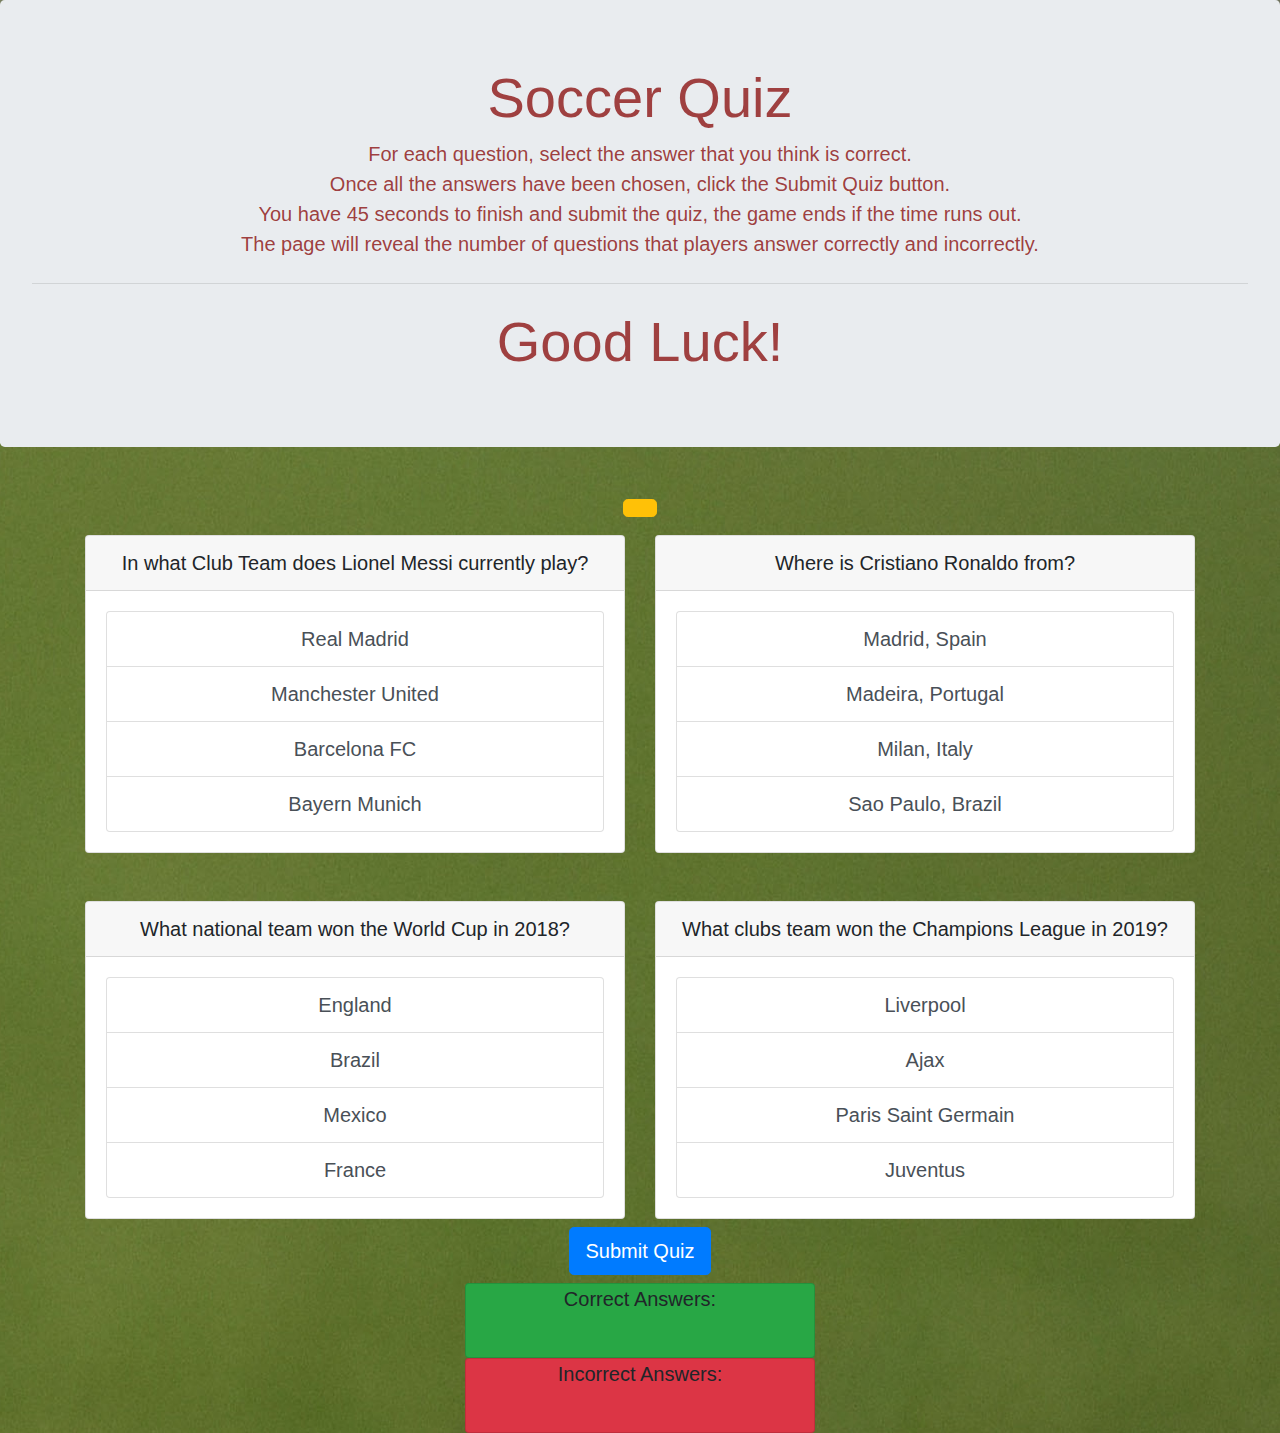
==== index.html @ 32954f42 "working logic to submit correct and incorrect answers, udating the scores accordingly" ====
<!DOCTYPE html>
<html lang="en">

<head>
    <meta charset="UTF-8">
    <meta name="viewport" content="width=device-width, initial-scale=1.0">
    <meta http-equiv="X-UA-Compatible" content="ie=edge">
    <title>Trivia Game</title>

</head>
<div class="jumbotron">
    <h1 class="display-4 text-center">Soccer Quiz</h1>
    <ul class="instructions col-sm-12">
        <li> For each question, select the answer that you think is correct. </li>
        <li>Once all the answers have been chosen, click the
            Submit Quiz button. </li>
        <li> You have 45 seconds to finish and submit the quiz, the game ends if the time runs out.</li>
        <li> The page will reveal the number of questions that players answer
            correctly and incorrectly.</li>
    </ul>
    <hr class="my-4">
    <h1 class="display-4 text-center">Good Luck!</h1>
</div>

<body>

    <!-- //display the countdown clock -->

    <div class="container">
        <div class="row">
            <div class="col-sm-12 text-center py-2">
                <div class="text-center py-2">
                    <!-- <div id="show-number"> -->

                    <a class="btn text-center btn-warning btn-lg show-number" href="#" role="button"></a>
                    <!-- </div> -->
                </div>
            </div>
        </div>
    </div>

    <!-- display cards conytaining the questions and the answers 
They will include a header for the question and a body for the answer
The correct answer will have a differnt name than the incorrect one.
We van use those names to target and display the results -->

    <div class="container">
        <div class="row">
            <div class="col-md-6 col-sm-12 col-12">
                <div class="card">
                    <div class="card-header">
                        In what Club Team does Lionel Messi currently play?
                    </div>
                    <div class="card-body">
                        <div class="list-group" id="list-tab" role="tablist">
                            <a class="list-group-item list-group-item-action wrong1" id="list-wrong1-list"
                                data-toggle="list" href="#list-wrong1" role="tab" aria-controls="wrong1">Real Madrid</a>
                            <a class="list-group-item list-group-item-action wrong1" id="list-wrong1-list"
                                data-toggle="list" href="#list-wrong1" role="tab" aria-controls="wrong1">Manchester
                                United</a>
                            <a class="list-group-item list-group-item-action correct1" id="list-correct1-list"
                                data-toggle="list" href="#list-correct1" role="tab" aria-controls="correct1">Barcelona
                                FC</a>
                            <a class="list-group-item list-group-item-action wrong1" id="list-wrong1-list"
                                data-toggle="list" href="#list-wrong1" role="tab" aria-controls="wrong1">Bayern
                                Munich</a>
                        </div>
                    </div>
                </div>
            </div>
            <div class="col-md-6 col-sm-12 col-12">
                <div class="card">
                    <div class="card-header">
                        Where is Cristiano Ronaldo from?
                    </div>
                    <div class="card-body">
                        <div class="list-group" id="list-tab" role="tablist">
                            <a class="list-group-item list-group-item-action wrong2" id="list-wrong2-list"
                                data-toggle="list" href="#list-wrong2" role="tab" aria-controls="wrong2">Madrid,
                                Spain</a>
                            <a class="list-group-item list-group-item-action correct2" id="list-correct2-list"
                                data-toggle="list" href="#list-correct2" role="tab" aria-controls="correct2">Madeira,
                                Portugal</a>
                            <a class="list-group-item list-group-item-action wrong2" id="list-wrong2-list"
                                data-toggle="list" href="#list-wrong2" role="tab" aria-controls="wrong2">Milan,
                                Italy</a>
                            <a class="list-group-item list-group-item-action wrong2" id="list-wrong2-list"
                                data-toggle="list" href="#list-wrong2" role="tab" aria-controls="wrong2">Sao Paulo,
                                Brazil</a>
                        </div>
                    </div>
                </div>
            </div>
        </div>
        <div class="row mt-5">
            <div class="col-md-6 col-sm-12 col-12">
                <div class="card">
                    <div class="card-header">
                        What national team won the World Cup in 2018?
                    </div>
                    <div class="card-body">
                        <div class="list-group" id="list-tab" role="tablist">
                            <a class="list-group-item list-group-item-action wrong3" id="list-wrong3-list"
                                data-toggle="list" href="#list-wrong3" role="tab" aria-controls="wrong3">England</a>
                            <a class="list-group-item list-group-item-action wrong3" id="list-wrong3-list"
                                data-toggle="list" href="#list-wrong3" role="tab" aria-controls="wrong3">Brazil</a>
                            <a class="list-group-item list-group-item-action wrong3" id="list-wrong3-list"
                                data-toggle="list" href="#list-wrong3" role="tab" aria-controls="wrong3">Mexico</a>
                            <a class="list-group-item list-group-item-action correct3" id="list-correct3-list"
                                data-toggle="list" href="#list-correct3" role="tab" aria-controls="correct3">France</a>
                        </div>
                    </div>
                </div>
            </div>
            <div class="col-md-6 col-sm-12 col-12">
                <div class="card">
                    <div class="card-header">
                        What clubs team won the Champions League in 2019?
                    </div>
                    <div class="card-body">
                        <div class="list-group" id="list-tab" role="tablist">
                            <a class="list-group-item list-group-item-action correct4" id="list-correct4-list"
                                data-toggle="list" href="#list-correct4" role="tab"
                                aria-controls="correct4">Liverpool</a>
                            <a class="list-group-item list-group-item-action wrong4" id="list-wrong4-list"
                                data-toggle="list" href="#list-wrong4" role="tab" aria-controls="wrong4">Ajax</a>
                            <a class="list-group-item list-group-item-action wrong4" id="list-wrong4-list"
                                data-toggle="list" href="#list-wrong4" role="tab" aria-controls="wrong4">Paris Saint
                                Germain</a>
                            <a class="list-group-item list-group-item-action wrong4" id="list-wrong4-list"
                                data-toggle="list" href="#list-wrong4" role="tab" aria-controls="wrong4">Juventus</a>
                        </div>
                    </div>
                </div>
            </div>
        </div>
    </div>

    <div class="container">
        <div class="row">
            <div class="col-sm-12 ">
                <div class="text-center py-2">
                    <button type="submit" class="btn btn-primary btn-lg submit" role="button" aria-pressed="true">Submit
                        Quiz</button>
                </div>
            </div>
        </div>
    </div>

    <div class="container">
        <div class="row justify-content-md-center">
            <div class="col-md-4 col-sm-12 col-12">
                <div class="card bg-success correct" style="height: 75px"> Correct Answers:<span id="correctAns"></span>
                </div>
                <div class="card bg-danger incorrect" style="height: 75px"> Incorrect Answers:<span
                        id="incorrectAns"></span>
                </div>
            </div>

        </div>
    </div>
    </div>

    <!-- Added link to the jQuery Library -->
    <script src="https://code.jquery.com/jquery-3.4.1.min.js"
        integrity="sha256-CSXorXvZcTkaix6Yvo6HppcZGetbYMGWSFlBw8HfCJo=" crossorigin="anonymous"></script>
    <!-- Added a link to our external stylesheet-->
    <link rel="stylesheet" href="./assets/css/style.css">
    <!-- Added a link to Bootstrap-->
    <link rel="stylesheet" href="https://maxcdn.bootstrapcdn.com/bootstrap/4.0.0/css/bootstrap.min.css">
    <script src="https://cdnjs.cloudflare.com/ajax/libs/popper.js/1.14.7/umd/popper.min.js"
        integrity="sha384-UO2eT0CpHqdSJQ6hJty5KVphtPhzWj9WO1clHTMGa3JDZwrnQq4sF86dIHNDz0W1"
        crossorigin="anonymous"></script>
    <script src="https://stackpath.bootstrapcdn.com/bootstrap/4.3.1/js/bootstrap.min.js"
        integrity="sha384-JjSmVgyd0p3pXB1rRibZUAYoIIy6OrQ6VrjIEaFf/nJGzIxFDsf4x0xIM+B07jRM"
        crossorigin="anonymous"></script>
    <!-- Added a link to our external js-->
    <script src="./assets/javascript/apps.js"></script>
    <!-- Added some google fonts-->
    <link href="https://fonts.googleapis.com/css?family=Chilanka|Cute+Font|Inconsolata|Turret+Road|Ubuntu&display=swap"
        rel="stylesheet">


</body>

</html>
---- assets/css/style.css ----
body{
    background: url('./images/bkg.jpg');
    background-repeat: no-repeat;
    background-attachment: scroll;  
    /* background-size: 160%; */
    background-position: right;
}

ul {
    list-style-type: none;
    margin: 0;
    padding: 0;
}

.jumbotron{
    color: rgba(156, 59, 59, 0.973);
    text-align: center;
    font-size: 20px;

}


.btn-three {
    color: rgba(95, 69, 121, 0.815)
}

.card-header, .card-body{
    text-align: center;
    font-size: 20px;

}

.correct, .incorrect{
    text-align: center;
    font-size: 20px;
}
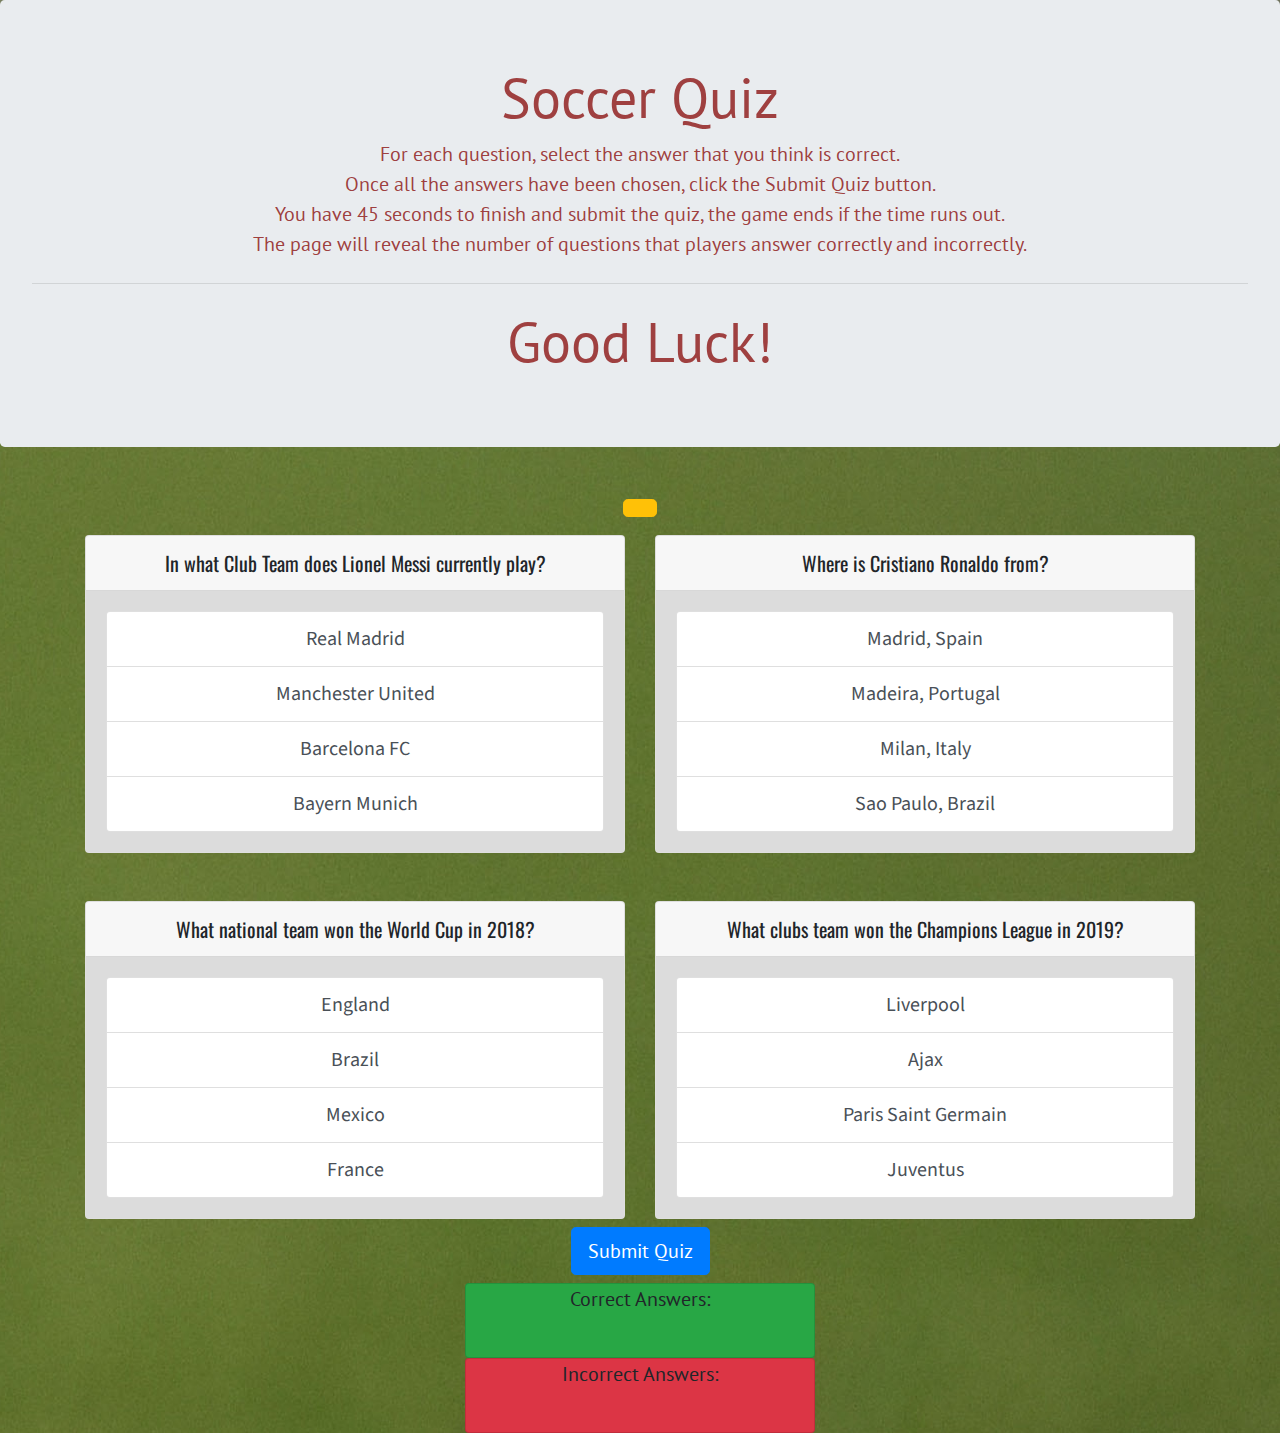
==== commit 311ea1e3: "adding css format changes" ====
--- a/index.html
+++ b/index.html
@@ -177,7 +177,8 @@
     <!-- Added a link to our external js-->
     <script src="./assets/javascript/apps.js"></script>
     <!-- Added some google fonts-->
-    <link href="https://fonts.googleapis.com/css?family=Chilanka|Cute+Font|Inconsolata|Turret+Road|Ubuntu&display=swap"
+    <link
+        href="https://fonts.googleapis.com/css?family=Chilanka|Cute+Font|Inconsolata|Oswald|PT+Sans|Source+Sans+Pro|Turret+Road&display=swap"
         rel="stylesheet">
 
 
--- a/assets/css/style.css
+++ b/assets/css/style.css
@@ -2,7 +2,6 @@
     background: url('./images/bkg.jpg');
     background-repeat: no-repeat;
     background-attachment: scroll;  
-    /* background-size: 160%; */
     background-position: right;
 }
 
@@ -16,21 +15,28 @@
     color: rgba(156, 59, 59, 0.973);
     text-align: center;
     font-size: 20px;
-
-}
-
-
-.btn-three {
-    color: rgba(95, 69, 121, 0.815)
+    font-family: 'PT Sans', sans-serif;
 }
 
 .card-header, .card-body{
     text-align: center;
     font-size: 20px;
-
+    background-color:gainsboro;
 }
 
 .correct, .incorrect{
     text-align: center;
     font-size: 20px;
-}+}
+
+.card-header{
+    font-family: 'Oswald', sans-serif;
+}
+
+.card-body{
+    font-family: 'Source Sans Pro', sans-serif;
+}
+
+.show-number, .submit , .correct, .incorrect{
+    font-family: 'PT Sans', sans-serif;
+}
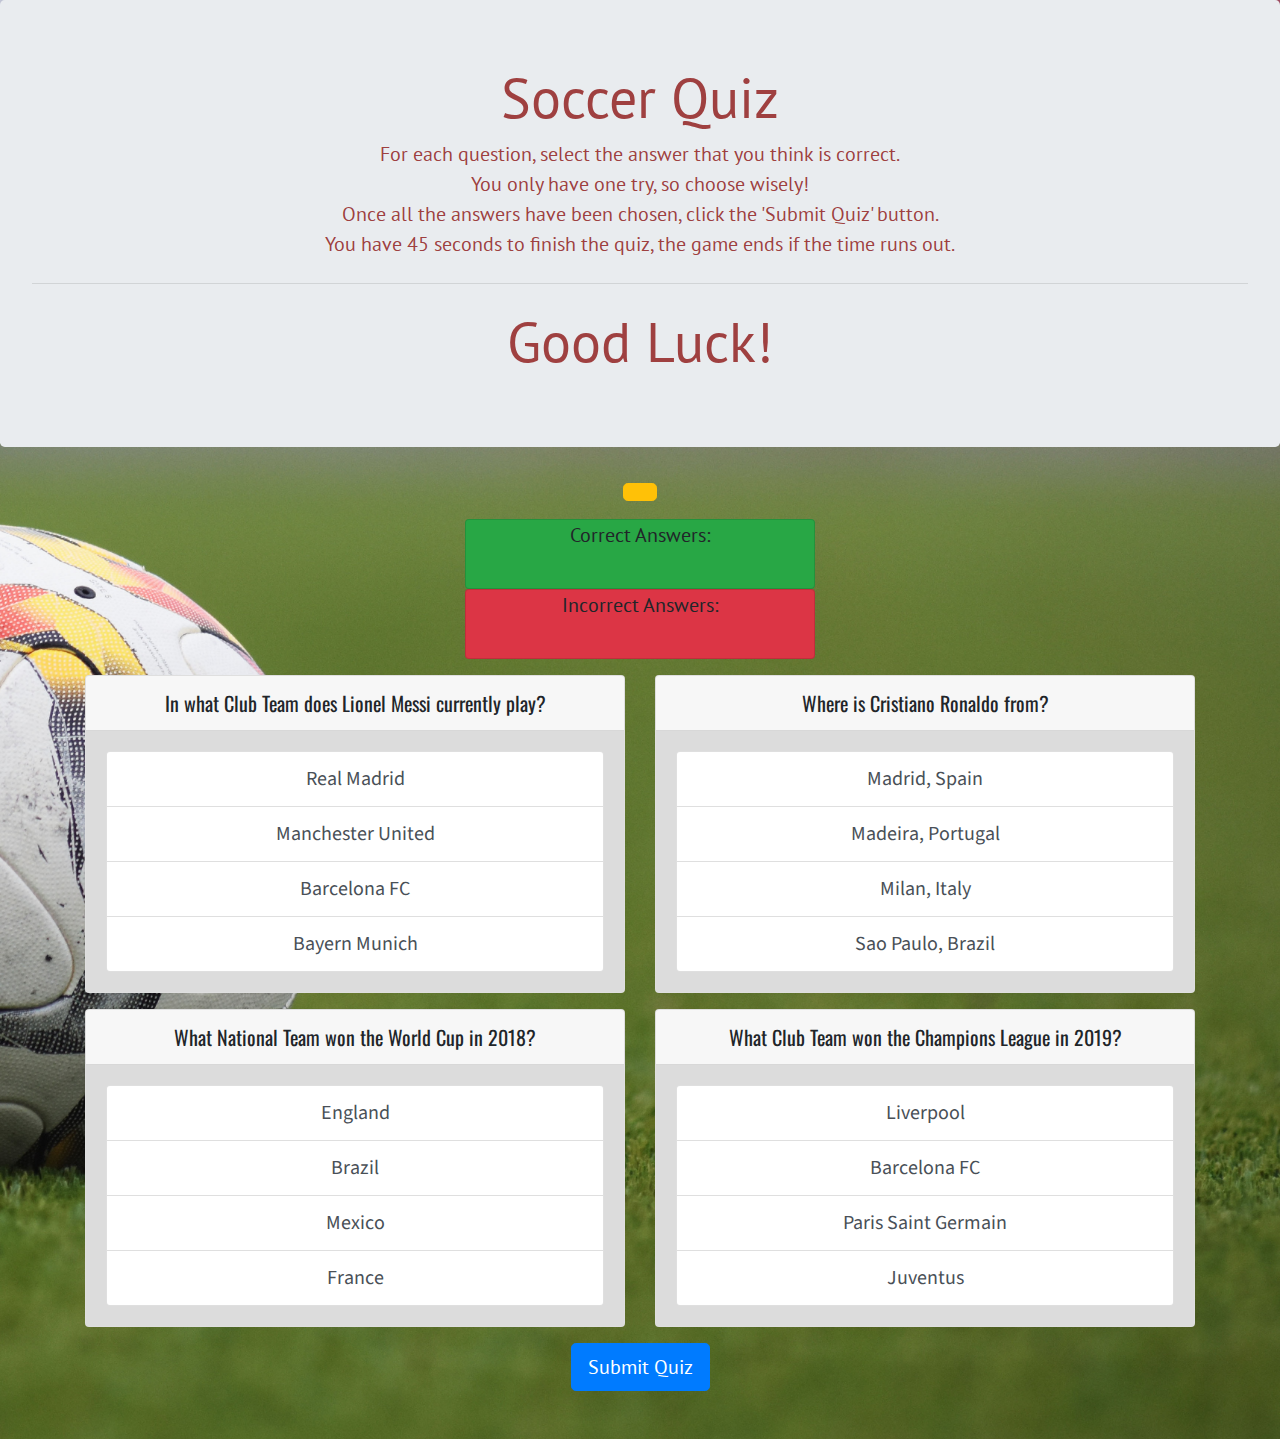
==== commit 8c5e7cca: "minor layout changes" ====
--- a/index.html
+++ b/index.html
@@ -11,12 +11,11 @@
 <div class="jumbotron">
     <h1 class="display-4 text-center">Soccer Quiz</h1>
     <ul class="instructions col-sm-12">
-        <li> For each question, select the answer that you think is correct. </li>
+        <li>For each question, select the answer that you think is correct. </li>
+        <li>You only have one try, so choose wisely!</li>
         <li>Once all the answers have been chosen, click the
-            Submit Quiz button. </li>
-        <li> You have 45 seconds to finish and submit the quiz, the game ends if the time runs out.</li>
-        <li> The page will reveal the number of questions that players answer
-            correctly and incorrectly.</li>
+            'Submit Quiz' button. </li>
+        <li> You have 45 seconds to finish the quiz, the game ends if the time runs out.</li>
     </ul>
     <hr class="my-4">
     <h1 class="display-4 text-center">Good Luck!</h1>
@@ -27,16 +26,26 @@
     <!-- //display the countdown clock -->
 
     <div class="container">
-        <div class="row">
-            <div class="col-sm-12 text-center py-2">
-                <div class="text-center py-2">
-                    <!-- <div id="show-number"> -->
-
+        <div class="row mt-3">
+            <div class="col-sm-12 text-center">
+                <div class="text-center">
                     <a class="btn text-center btn-warning btn-lg show-number" href="#" role="button"></a>
-                    <!-- </div> -->
                 </div>
             </div>
         </div>
+    </div>
+    <div class="container">
+        <div class="row justify-content-md-center mt-3">
+            <div class="col-md-4 col-sm-12">
+                <div class="card bg-success correct" style="height: 70px"> Correct Answers:<span id="correctAns"></span>
+                </div>
+                <div class="card bg-danger incorrect" style="height: 70px"> Incorrect Answers:<span
+                        id="incorrectAns"></span>
+                </div>
+            </div>
+
+        </div>
+    </div>
     </div>
 
     <!-- display cards conytaining the questions and the answers 
@@ -47,7 +56,7 @@
     <div class="container">
         <div class="row">
             <div class="col-md-6 col-sm-12 col-12">
-                <div class="card">
+                <div class="card mt-3">
                     <div class="card-header">
                         In what Club Team does Lionel Messi currently play?
                     </div>
@@ -69,7 +78,7 @@
                 </div>
             </div>
             <div class="col-md-6 col-sm-12 col-12">
-                <div class="card">
+                <div class="card mt-3">
                     <div class="card-header">
                         Where is Cristiano Ronaldo from?
                     </div>
@@ -92,11 +101,11 @@
                 </div>
             </div>
         </div>
-        <div class="row mt-5">
+        <div class="row">
             <div class="col-md-6 col-sm-12 col-12">
-                <div class="card">
+                <div class="card mt-3">
                     <div class="card-header">
-                        What national team won the World Cup in 2018?
+                        What National Team won the World Cup in 2018?
                     </div>
                     <div class="card-body">
                         <div class="list-group" id="list-tab" role="tablist">
@@ -113,9 +122,9 @@
                 </div>
             </div>
             <div class="col-md-6 col-sm-12 col-12">
-                <div class="card">
+                <div class="card mt-3">
                     <div class="card-header">
-                        What clubs team won the Champions League in 2019?
+                        What Club Team won the Champions League in 2019?
                     </div>
                     <div class="card-body">
                         <div class="list-group" id="list-tab" role="tablist">
@@ -123,7 +132,8 @@
                                 data-toggle="list" href="#list-correct4" role="tab"
                                 aria-controls="correct4">Liverpool</a>
                             <a class="list-group-item list-group-item-action wrong4" id="list-wrong4-list"
-                                data-toggle="list" href="#list-wrong4" role="tab" aria-controls="wrong4">Ajax</a>
+                                data-toggle="list" href="#list-wrong4" role="tab" aria-controls="wrong4">Barcelona
+                                FC</a>
                             <a class="list-group-item list-group-item-action wrong4" id="list-wrong4-list"
                                 data-toggle="list" href="#list-wrong4" role="tab" aria-controls="wrong4">Paris Saint
                                 Germain</a>
@@ -137,9 +147,9 @@
     </div>
 
     <div class="container">
-        <div class="row">
+        <div class="row mt-3 mb-5">
             <div class="col-sm-12 ">
-                <div class="text-center py-2">
+                <div class="text-center">
                     <button type="submit" class="btn btn-primary btn-lg submit" role="button" aria-pressed="true">Submit
                         Quiz</button>
                 </div>
@@ -147,19 +157,6 @@
         </div>
     </div>
 
-    <div class="container">
-        <div class="row justify-content-md-center">
-            <div class="col-md-4 col-sm-12 col-12">
-                <div class="card bg-success correct" style="height: 75px"> Correct Answers:<span id="correctAns"></span>
-                </div>
-                <div class="card bg-danger incorrect" style="height: 75px"> Incorrect Answers:<span
-                        id="incorrectAns"></span>
-                </div>
-            </div>
-
-        </div>
-    </div>
-    </div>
 
     <!-- Added link to the jQuery Library -->
     <script src="https://code.jquery.com/jquery-3.4.1.min.js"
--- a/assets/css/style.css
+++ b/assets/css/style.css
@@ -3,6 +3,7 @@
     background-repeat: no-repeat;
     background-attachment: scroll;  
     background-position: right;
+    background-size: cover;
 }
 
 ul {
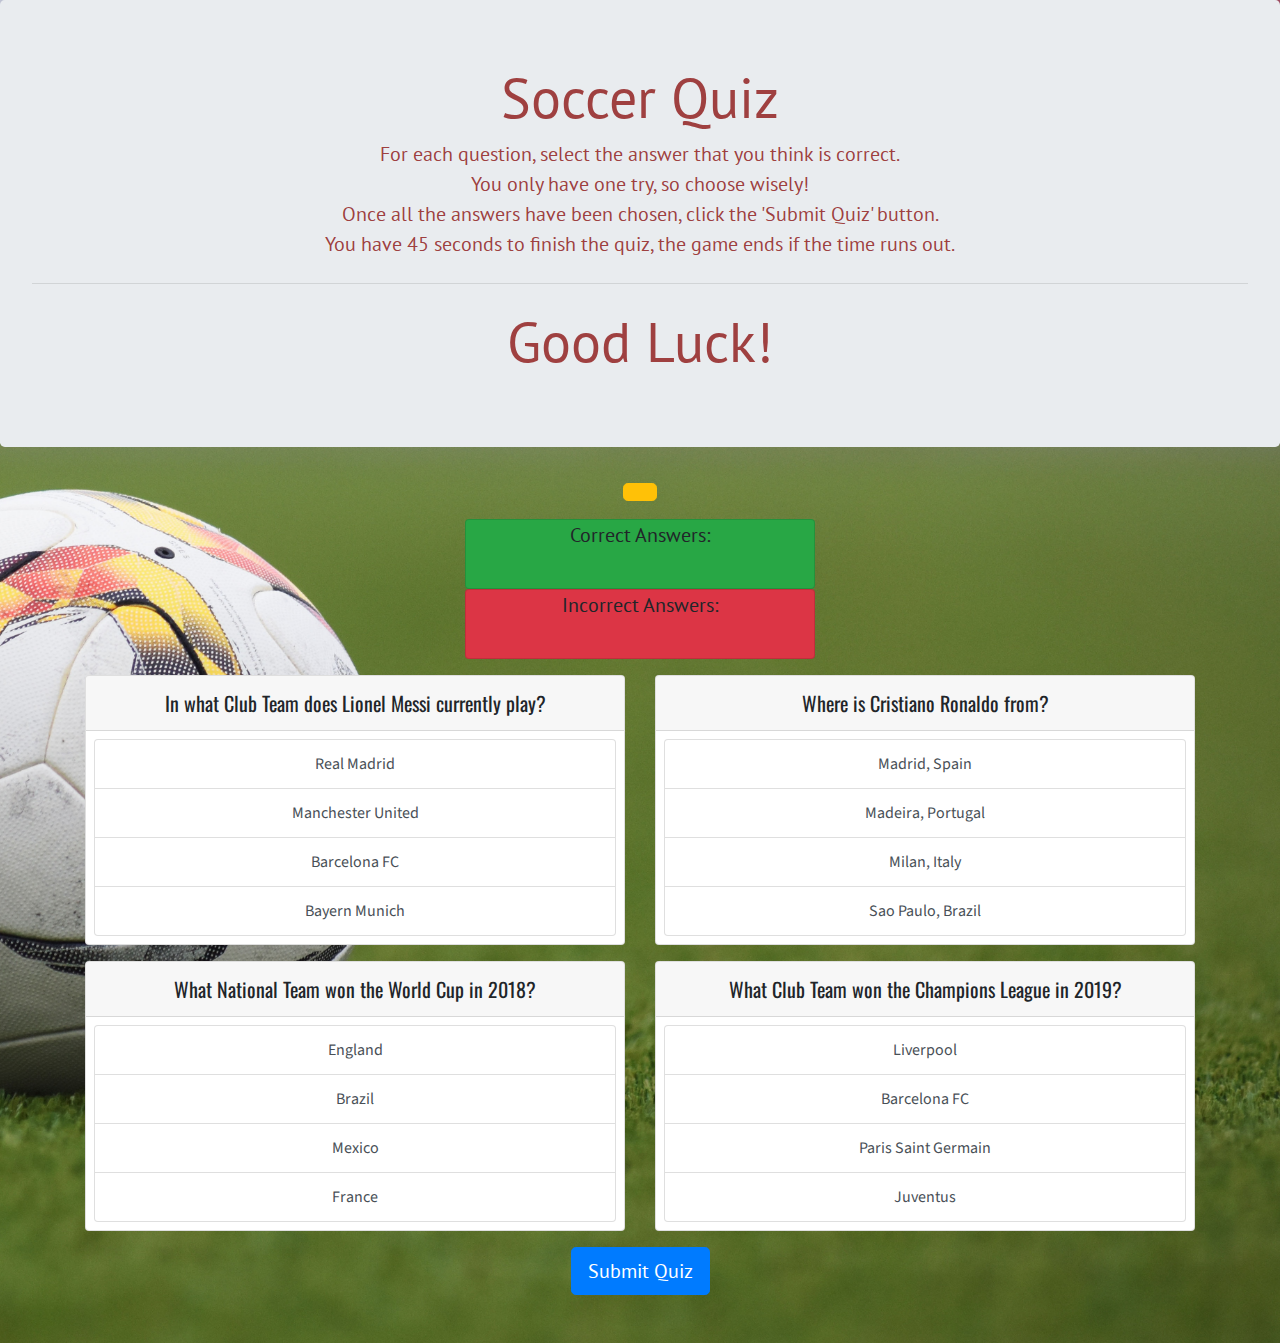
==== commit a91bc08c: "minor style changes" ====
--- a/index.html
+++ b/index.html
@@ -60,7 +60,7 @@
                     <div class="card-header">
                         In what Club Team does Lionel Messi currently play?
                     </div>
-                    <div class="card-body">
+                    <div class="card-body1 text-center m-2 ">
                         <div class="list-group" id="list-tab" role="tablist">
                             <a class="list-group-item list-group-item-action wrong1" id="list-wrong1-list"
                                 data-toggle="list" href="#list-wrong1" role="tab" aria-controls="wrong1">Real Madrid</a>
@@ -82,7 +82,7 @@
                     <div class="card-header">
                         Where is Cristiano Ronaldo from?
                     </div>
-                    <div class="card-body">
+                    <div class="card-body2 text-center m-2">
                         <div class="list-group" id="list-tab" role="tablist">
                             <a class="list-group-item list-group-item-action wrong2" id="list-wrong2-list"
                                 data-toggle="list" href="#list-wrong2" role="tab" aria-controls="wrong2">Madrid,
@@ -107,7 +107,7 @@
                     <div class="card-header">
                         What National Team won the World Cup in 2018?
                     </div>
-                    <div class="card-body">
+                    <div class="card-body3 text-center m-2">
                         <div class="list-group" id="list-tab" role="tablist">
                             <a class="list-group-item list-group-item-action wrong3" id="list-wrong3-list"
                                 data-toggle="list" href="#list-wrong3" role="tab" aria-controls="wrong3">England</a>
@@ -126,7 +126,7 @@
                     <div class="card-header">
                         What Club Team won the Champions League in 2019?
                     </div>
-                    <div class="card-body">
+                    <div class="card-body4 text-center m-2">
                         <div class="list-group" id="list-tab" role="tablist">
                             <a class="list-group-item list-group-item-action correct4" id="list-correct4-list"
                                 data-toggle="list" href="#list-correct4" role="tab"
--- a/assets/css/style.css
+++ b/assets/css/style.css
@@ -34,10 +34,16 @@
     font-family: 'Oswald', sans-serif;
 }
 
-.card-body{
+.card-body1, .card-body2, .card-body3, .card-body4 {
     font-family: 'Source Sans Pro', sans-serif;
 }
 
 .show-number, .submit , .correct, .incorrect{
     font-family: 'PT Sans', sans-serif;
 }
+
+h4{
+    color:red;
+}
+
+
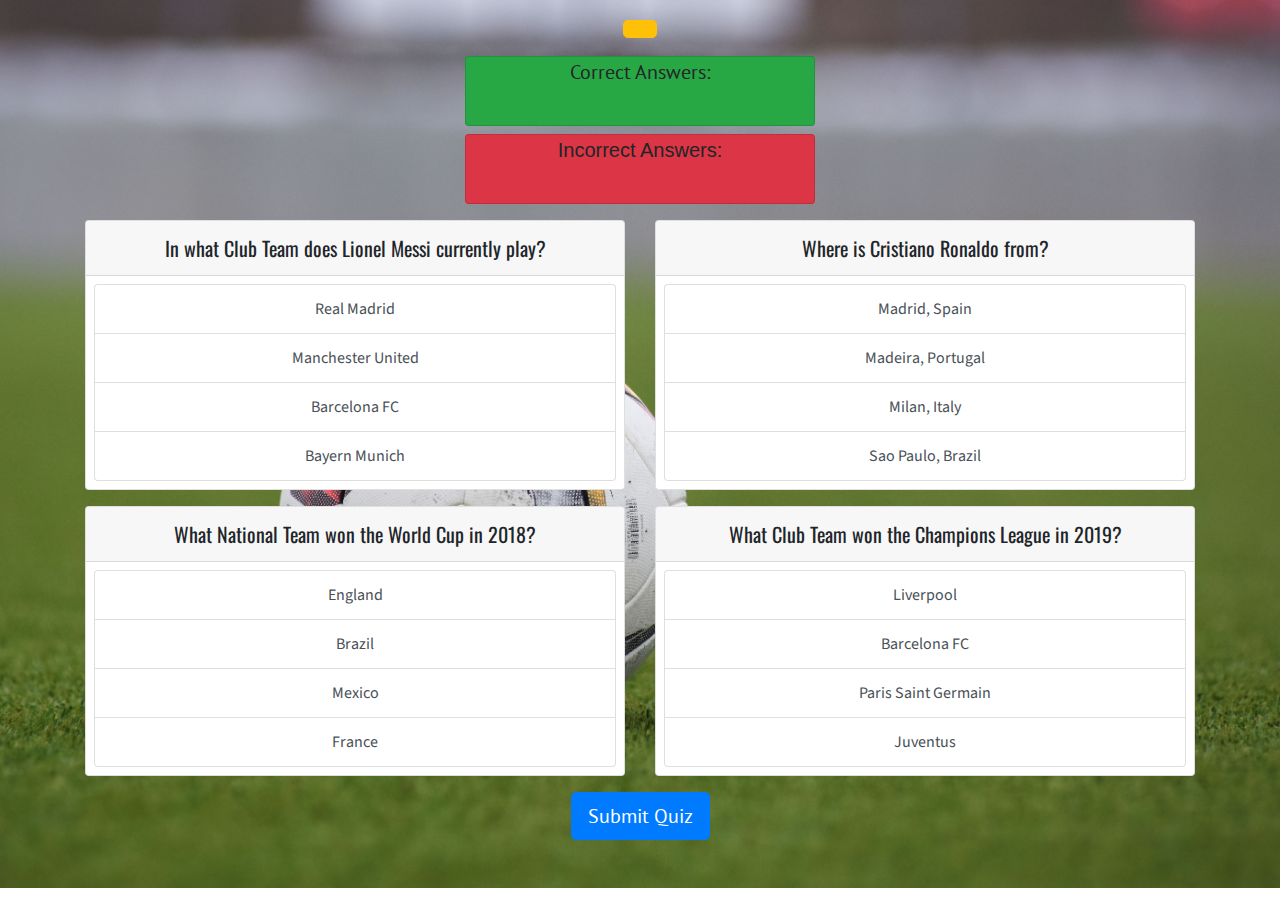
==== commit 9c6adc59: "adding cover page" ====
--- a/index.html
+++ b/index.html
@@ -8,18 +8,6 @@
     <title>Trivia Game</title>
 
 </head>
-<div class="jumbotron">
-    <h1 class="display-4 text-center">Soccer Quiz</h1>
-    <ul class="instructions col-sm-12">
-        <li>For each question, select the answer that you think is correct. </li>
-        <li>You only have one try, so choose wisely!</li>
-        <li>Once all the answers have been chosen, click the
-            'Submit Quiz' button. </li>
-        <li> You have 45 seconds to finish the quiz, the game ends if the time runs out.</li>
-    </ul>
-    <hr class="my-4">
-    <h1 class="display-4 text-center">Good Luck!</h1>
-</div>
 
 <body>
 
@@ -39,7 +27,7 @@
             <div class="col-md-4 col-sm-12">
                 <div class="card bg-success correct" style="height: 70px"> Correct Answers:<span id="correctAns"></span>
                 </div>
-                <div class="card bg-danger incorrect" style="height: 70px"> Incorrect Answers:<span
+                <div class="card bg-danger incorrect mt-2" style="height: 70px"> Incorrect Answers:<span
                         id="incorrectAns"></span>
                 </div>
             </div>
--- a/assets/css/style.css
+++ b/assets/css/style.css
@@ -1,3 +1,8 @@
+* {
+    margin:0;
+    box-sizing: border-box;
+}
+
 body{
     background: url('./images/bkg.jpg');
     background-repeat: no-repeat;
@@ -38,12 +43,10 @@
     font-family: 'Source Sans Pro', sans-serif;
 }
 
-.show-number, .submit , .correct, .incorrect{
+.show-number, .submit , .correct, .incorrect .start{
     font-family: 'PT Sans', sans-serif;
 }
 
-h4{
-    color:red;
-}
 
 
+
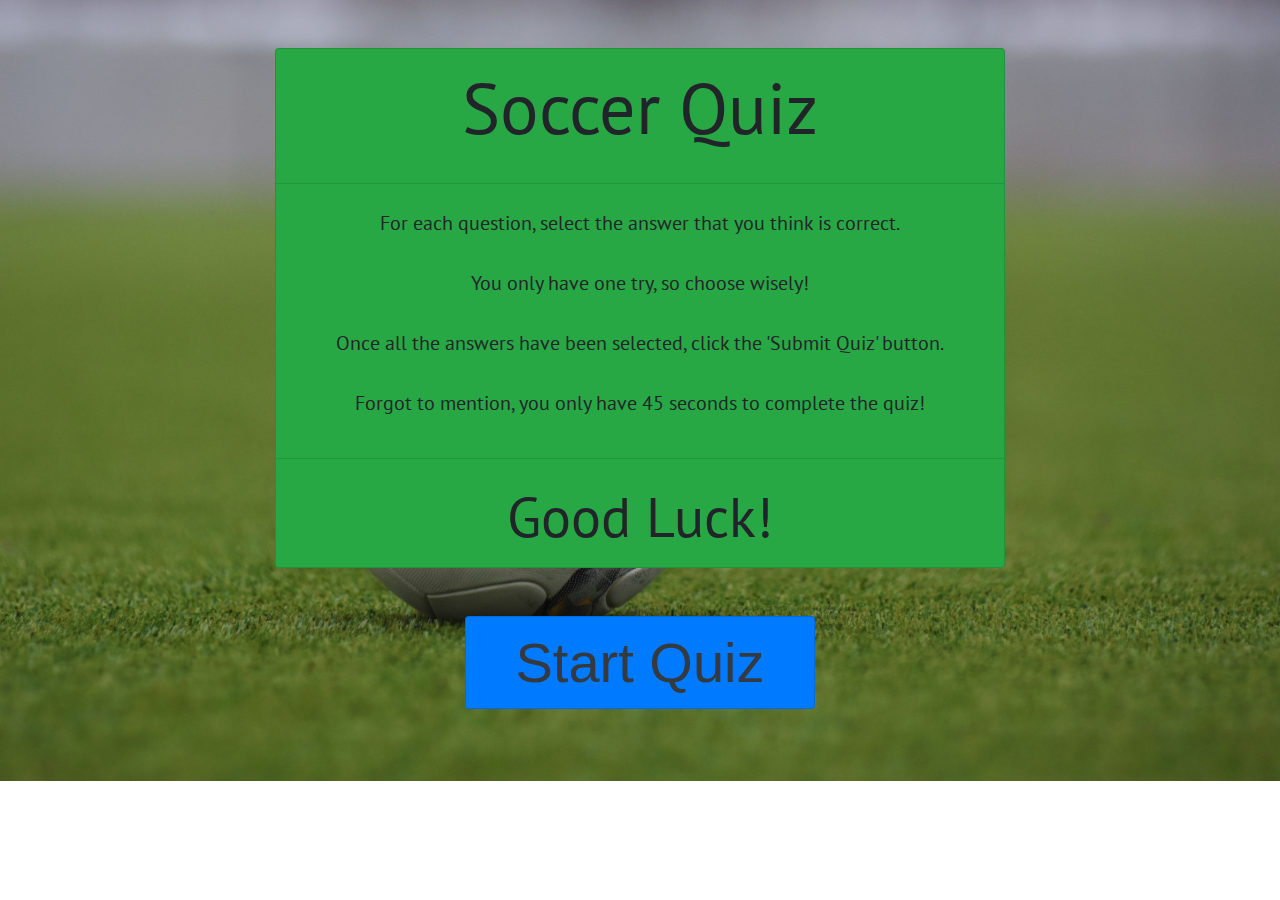
==== commit 27104244: "changing  cover page name" ====
--- a/index.html
+++ b/index.html
@@ -10,137 +10,34 @@
 </head>
 
 <body>
+    <div class="container">
+        <div class="row justify-content-md-center mt-5">
+            <div class="col-md-8 col-sm-12">
+                <div class="card bg-success correct">
+                    <h1 class="display-3 text-center mt-3">Soccer Quiz</h1>
+                    <hr class="my-4">
+                    <ul class="instructions col-sm-12">
+                        <li>For each question, select the answer that you think is correct. </li><br>
+                        <li>You only have one try, so choose wisely!</li><br>
+                        <li>Once all the answers have been selected, click the
+                            'Submit Quiz' button. </li><br>
+                        <li> Forgot to mention, you only have 45 seconds to complete the quiz!</li>
+                    </ul>
+                    <hr class="my-4">
+                    <h1 class="display-4 text-center mb-3">Good Luck!</h1>
+                </div>
 
-    <!-- //display the countdown clock -->
-
-    <div class="container">
-        <div class="row mt-3">
-            <div class="col-sm-12 text-center">
-                <div class="text-center">
-                    <a class="btn text-center btn-warning btn-lg show-number" href="#" role="button"></a>
-                </div>
-            </div>
-        </div>
-    </div>
-    <div class="container">
-        <div class="row justify-content-md-center mt-3">
-            <div class="col-md-4 col-sm-12">
-                <div class="card bg-success correct" style="height: 70px"> Correct Answers:<span id="correctAns"></span>
-                </div>
-                <div class="card bg-danger incorrect mt-2" style="height: 70px"> Incorrect Answers:<span
-                        id="incorrectAns"></span>
-                </div>
-            </div>
-
-        </div>
-    </div>
-    </div>
-
-    <!-- display cards conytaining the questions and the answers 
-They will include a header for the question and a body for the answer
-The correct answer will have a differnt name than the incorrect one.
-We van use those names to target and display the results -->
-
-    <div class="container">
-        <div class="row">
-            <div class="col-md-6 col-sm-12 col-12">
-                <div class="card mt-3">
-                    <div class="card-header">
-                        In what Club Team does Lionel Messi currently play?
-                    </div>
-                    <div class="card-body1 text-center m-2 ">
-                        <div class="list-group" id="list-tab" role="tablist">
-                            <a class="list-group-item list-group-item-action wrong1" id="list-wrong1-list"
-                                data-toggle="list" href="#list-wrong1" role="tab" aria-controls="wrong1">Real Madrid</a>
-                            <a class="list-group-item list-group-item-action wrong1" id="list-wrong1-list"
-                                data-toggle="list" href="#list-wrong1" role="tab" aria-controls="wrong1">Manchester
-                                United</a>
-                            <a class="list-group-item list-group-item-action correct1" id="list-correct1-list"
-                                data-toggle="list" href="#list-correct1" role="tab" aria-controls="correct1">Barcelona
-                                FC</a>
-                            <a class="list-group-item list-group-item-action wrong1" id="list-wrong1-list"
-                                data-toggle="list" href="#list-wrong1" role="tab" aria-controls="wrong1">Bayern
-                                Munich</a>
-                        </div>
-                    </div>
-                </div>
-            </div>
-            <div class="col-md-6 col-sm-12 col-12">
-                <div class="card mt-3">
-                    <div class="card-header">
-                        Where is Cristiano Ronaldo from?
-                    </div>
-                    <div class="card-body2 text-center m-2">
-                        <div class="list-group" id="list-tab" role="tablist">
-                            <a class="list-group-item list-group-item-action wrong2" id="list-wrong2-list"
-                                data-toggle="list" href="#list-wrong2" role="tab" aria-controls="wrong2">Madrid,
-                                Spain</a>
-                            <a class="list-group-item list-group-item-action correct2" id="list-correct2-list"
-                                data-toggle="list" href="#list-correct2" role="tab" aria-controls="correct2">Madeira,
-                                Portugal</a>
-                            <a class="list-group-item list-group-item-action wrong2" id="list-wrong2-list"
-                                data-toggle="list" href="#list-wrong2" role="tab" aria-controls="wrong2">Milan,
-                                Italy</a>
-                            <a class="list-group-item list-group-item-action wrong2" id="list-wrong2-list"
-                                data-toggle="list" href="#list-wrong2" role="tab" aria-controls="wrong2">Sao Paulo,
-                                Brazil</a>
-                        </div>
-                    </div>
-                </div>
-            </div>
-        </div>
-        <div class="row">
-            <div class="col-md-6 col-sm-12 col-12">
-                <div class="card mt-3">
-                    <div class="card-header">
-                        What National Team won the World Cup in 2018?
-                    </div>
-                    <div class="card-body3 text-center m-2">
-                        <div class="list-group" id="list-tab" role="tablist">
-                            <a class="list-group-item list-group-item-action wrong3" id="list-wrong3-list"
-                                data-toggle="list" href="#list-wrong3" role="tab" aria-controls="wrong3">England</a>
-                            <a class="list-group-item list-group-item-action wrong3" id="list-wrong3-list"
-                                data-toggle="list" href="#list-wrong3" role="tab" aria-controls="wrong3">Brazil</a>
-                            <a class="list-group-item list-group-item-action wrong3" id="list-wrong3-list"
-                                data-toggle="list" href="#list-wrong3" role="tab" aria-controls="wrong3">Mexico</a>
-                            <a class="list-group-item list-group-item-action correct3" id="list-correct3-list"
-                                data-toggle="list" href="#list-correct3" role="tab" aria-controls="correct3">France</a>
-                        </div>
-                    </div>
-                </div>
-            </div>
-            <div class="col-md-6 col-sm-12 col-12">
-                <div class="card mt-3">
-                    <div class="card-header">
-                        What Club Team won the Champions League in 2019?
-                    </div>
-                    <div class="card-body4 text-center m-2">
-                        <div class="list-group" id="list-tab" role="tablist">
-                            <a class="list-group-item list-group-item-action correct4" id="list-correct4-list"
-                                data-toggle="list" href="#list-correct4" role="tab"
-                                aria-controls="correct4">Liverpool</a>
-                            <a class="list-group-item list-group-item-action wrong4" id="list-wrong4-list"
-                                data-toggle="list" href="#list-wrong4" role="tab" aria-controls="wrong4">Barcelona
-                                FC</a>
-                            <a class="list-group-item list-group-item-action wrong4" id="list-wrong4-list"
-                                data-toggle="list" href="#list-wrong4" role="tab" aria-controls="wrong4">Paris Saint
-                                Germain</a>
-                            <a class="list-group-item list-group-item-action wrong4" id="list-wrong4-list"
-                                data-toggle="list" href="#list-wrong4" role="tab" aria-controls="wrong4">Juventus</a>
-                        </div>
-                    </div>
-                </div>
             </div>
         </div>
     </div>
 
     <div class="container">
-        <div class="row mt-3 mb-5">
-            <div class="col-sm-12 ">
-                <div class="text-center">
-                    <button type="submit" class="btn btn-primary btn-lg submit" role="button" aria-pressed="true">Submit
-                        Quiz</button>
-                </div>
+        <div class="row justify-content-md-center mt-5">
+
+            <div class="col-md-4 col-sm-12 display-4 text-center">
+                <a href="game.html" class="list-group-item list-group-item-action bg-primary startQuiz text-dark">Start
+                    Quiz</a>
+
             </div>
         </div>
     </div>
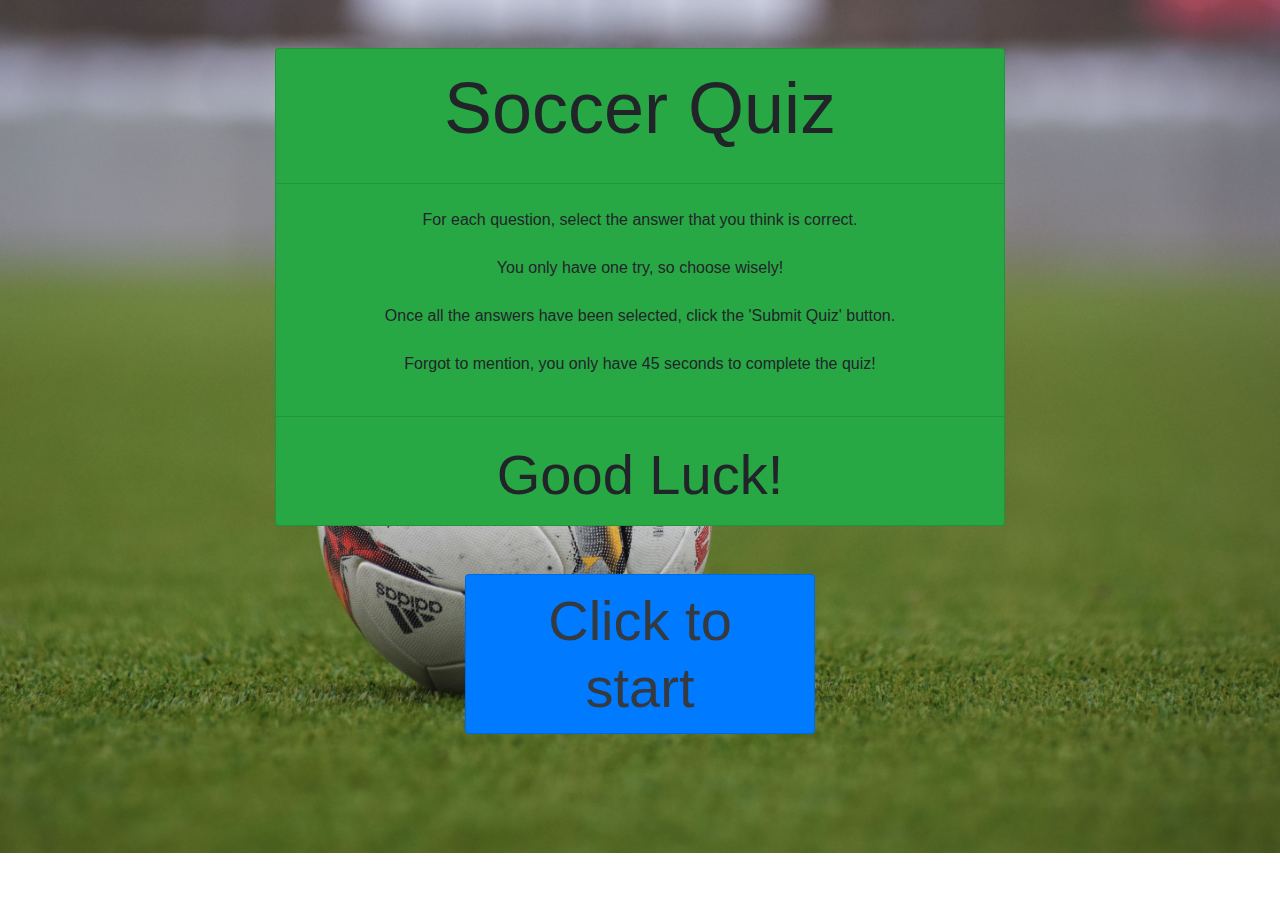
==== commit e5e4712c: "updating score display and minor css changes" ====
--- a/index.html
+++ b/index.html
@@ -13,10 +13,10 @@
     <div class="container">
         <div class="row justify-content-md-center mt-5">
             <div class="col-md-8 col-sm-12">
-                <div class="card bg-success correct">
+                <div class="card bg-success">
                     <h1 class="display-3 text-center mt-3">Soccer Quiz</h1>
                     <hr class="my-4">
-                    <ul class="instructions col-sm-12">
+                    <ul class="instructions text-center col-sm-12">
                         <li>For each question, select the answer that you think is correct. </li><br>
                         <li>You only have one try, so choose wisely!</li><br>
                         <li>Once all the answers have been selected, click the
@@ -26,7 +26,6 @@
                     <hr class="my-4">
                     <h1 class="display-4 text-center mb-3">Good Luck!</h1>
                 </div>
-
             </div>
         </div>
     </div>
@@ -34,9 +33,9 @@
     <div class="container">
         <div class="row justify-content-md-center mt-5">
 
-            <div class="col-md-4 col-sm-12 display-4 text-center">
-                <a href="game.html" class="list-group-item list-group-item-action bg-primary startQuiz text-dark">Start
-                    Quiz</a>
+            <div class="col-md-4 col-sm-12 display-4 text-center mb-5">
+                <a href="game.html" class="list-group-item list-group-item-action bg-primary startQuiz text-dark">Click
+                    to start</a>
 
             </div>
         </div>
--- a/assets/css/style.css
+++ b/assets/css/style.css
@@ -7,8 +7,9 @@
     background: url('./images/bkg.jpg');
     background-repeat: no-repeat;
     background-attachment: scroll;  
-    background-position: right;
     background-size: cover;
+    background-position: initial;
+    
 }
 
 ul {
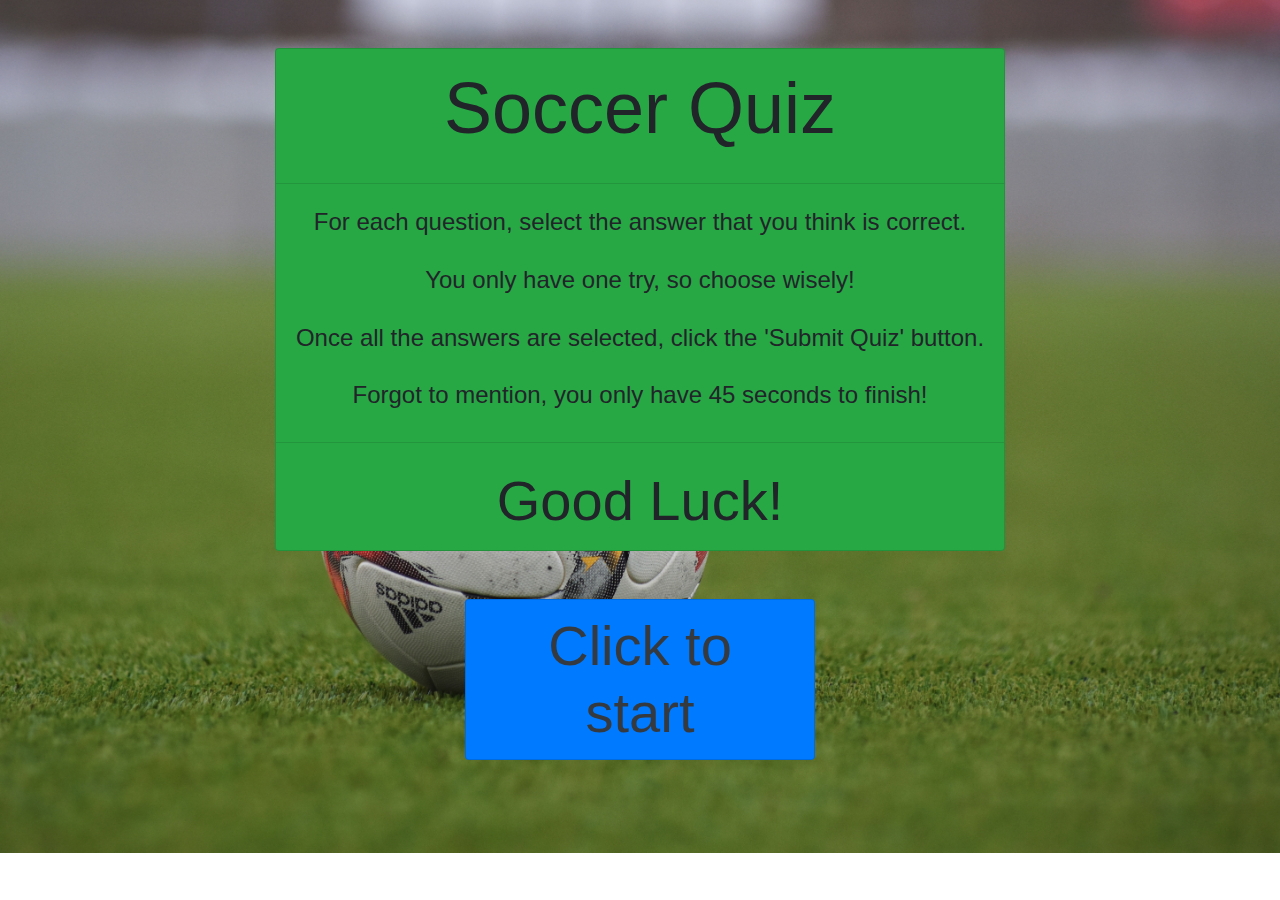
==== commit 895abdcc: "fixed bug that started the timer on the cover page" ====
--- a/index.html
+++ b/index.html
@@ -16,12 +16,12 @@
                 <div class="card bg-success">
                     <h1 class="display-3 text-center mt-3">Soccer Quiz</h1>
                     <hr class="my-4">
-                    <ul class="instructions text-center col-sm-12">
+                    <ul class="h4 instructions text-center col-sm-12">
                         <li>For each question, select the answer that you think is correct. </li><br>
                         <li>You only have one try, so choose wisely!</li><br>
-                        <li>Once all the answers have been selected, click the
+                        <li>Once all the answers are selected, click the
                             'Submit Quiz' button. </li><br>
-                        <li> Forgot to mention, you only have 45 seconds to complete the quiz!</li>
+                        <li> Forgot to mention, you only have 45 seconds to finish!</li>
                     </ul>
                     <hr class="my-4">
                     <h1 class="display-4 text-center mb-3">Good Luck!</h1>
@@ -56,7 +56,7 @@
         integrity="sha384-JjSmVgyd0p3pXB1rRibZUAYoIIy6OrQ6VrjIEaFf/nJGzIxFDsf4x0xIM+B07jRM"
         crossorigin="anonymous"></script>
     <!-- Added a link to our external js-->
-    <script src="./assets/javascript/apps.js"></script>
+    <!-- <script src="./assets/javascript/apps.js"></script> -->
     <!-- Added some google fonts-->
     <link
         href="https://fonts.googleapis.com/css?family=Chilanka|Cute+Font|Inconsolata|Oswald|PT+Sans|Source+Sans+Pro|Turret+Road&display=swap"
